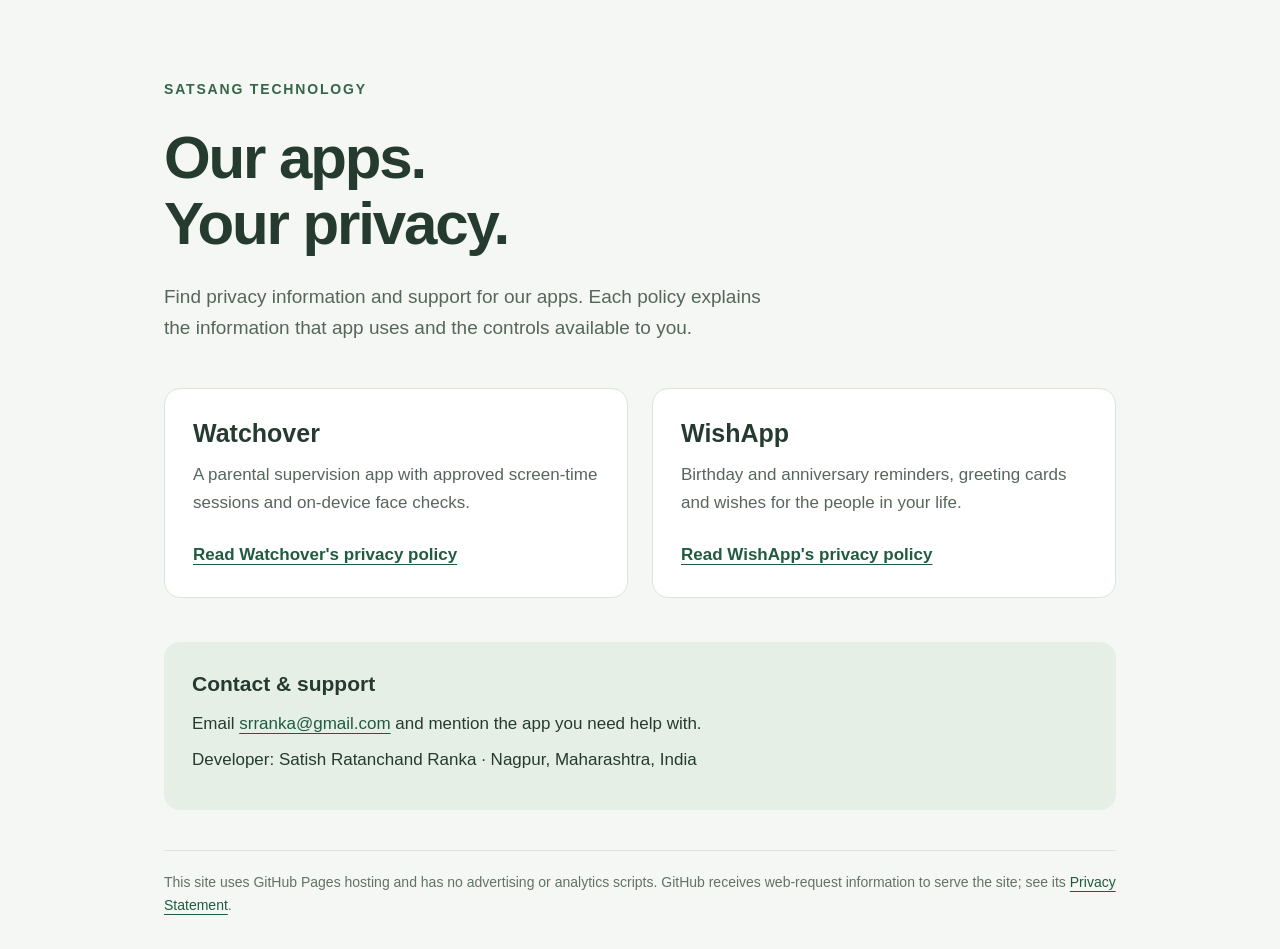
==== index.html @ 239b33a7 "Add Satsang Technology website and Watchover privacy policy" ====
<!doctype html>
<html lang="en">
<head>
  <meta charset="utf-8">
  <meta name="viewport" content="width=device-width, initial-scale=1">
  <meta name="description" content="Satsang Technology apps, privacy policies and support.">
  <title>Satsang Technology — Apps &amp; Privacy</title>
  <style>
    * { box-sizing: border-box; }
    body { margin: 0; background: #f4f7f3; color: #263b30; font: 17px/1.65 -apple-system, BlinkMacSystemFont, "Segoe UI", Roboto, Arial, sans-serif; }
    main { max-width: 1000px; margin: auto; padding: 64px 24px 32px; }
    .brand { font-size: 14px; font-weight: 700; letter-spacing: .13em; text-transform: uppercase; color: #38644b; }
    h1 { max-width: 720px; font-size: clamp(36px, 7vw, 60px); line-height: 1.1; letter-spacing: -.035em; margin: 24px 0; }
    .intro { max-width: 610px; color: #57665b; font-size: 19px; }
    .apps { display: grid; grid-template-columns: repeat(2, minmax(0, 1fr)); gap: 24px; margin: 44px 0; }
    article { background: #fff; border: 1px solid #dce5dd; border-radius: 16px; padding: 28px; }
    h2 { font-size: 25px; line-height: 1.3; margin: 0 0 12px; }
    article p { color: #57665b; margin: 0 0 24px; }
    a { color: #215b40; text-underline-offset: 4px; overflow-wrap: anywhere; }
    a:focus-visible { outline: 3px solid #c58730; outline-offset: 5px; }
    .policy { font-weight: 650; }
    .support { padding: 28px; border-radius: 16px; background: #e6efe6; }
    .support h2 { font-size: 21px; }
    .support p { margin: 8px 0; }
    footer { margin-top: 40px; padding-top: 20px; border-top: 1px solid #dce5dd; color: #637267; font-size: 14px; }
    @media (max-width: 620px) { main { padding: 36px 20px 24px; } .apps { grid-template-columns: 1fr; gap: 16px; margin: 32px 0; } article, .support { padding: 24px; } }
  </style>
</head>
<body>
<main>
  <header>
    <p class="brand">Satsang Technology</p>
    <h1>Our apps.<br>Your privacy.</h1>
    <p class="intro">Find privacy information and support for our apps. Each policy explains the information that app uses and the controls available to you.</p>
  </header>
  <section class="apps" aria-label="App privacy policies">
    <article>
      <h2>Watchover</h2>
      <p>A parental supervision app with approved screen-time sessions and on-device face checks.</p>
      <a class="policy" href="watchover/privacy-policy.html">Read Watchover's privacy policy</a>
    </article>
    <article>
      <h2>WishApp</h2>
      <p>Birthday and anniversary reminders, greeting cards and wishes for the people in your life.</p>
      <a class="policy" href="https://wishapp.co.in/privacy-policy.html">Read WishApp's privacy policy</a>
    </article>
  </section>
  <section class="support" aria-labelledby="support-heading">
    <h2 id="support-heading">Contact &amp; support</h2>
    <p>Email <a href="mailto:srranka@gmail.com">srranka@gmail.com</a> and mention the app you need help with.</p>
    <p>Developer: Satish Ratanchand Ranka · Nagpur, Maharashtra, India</p>
  </section>
  <footer>This site uses GitHub Pages hosting and has no advertising or analytics scripts. GitHub receives web-request information to serve the site; see its <a href="https://docs.github.com/en/site-policy/privacy-policies/github-general-privacy-statement">Privacy Statement</a>.</footer>
</main>
</body>
</html>
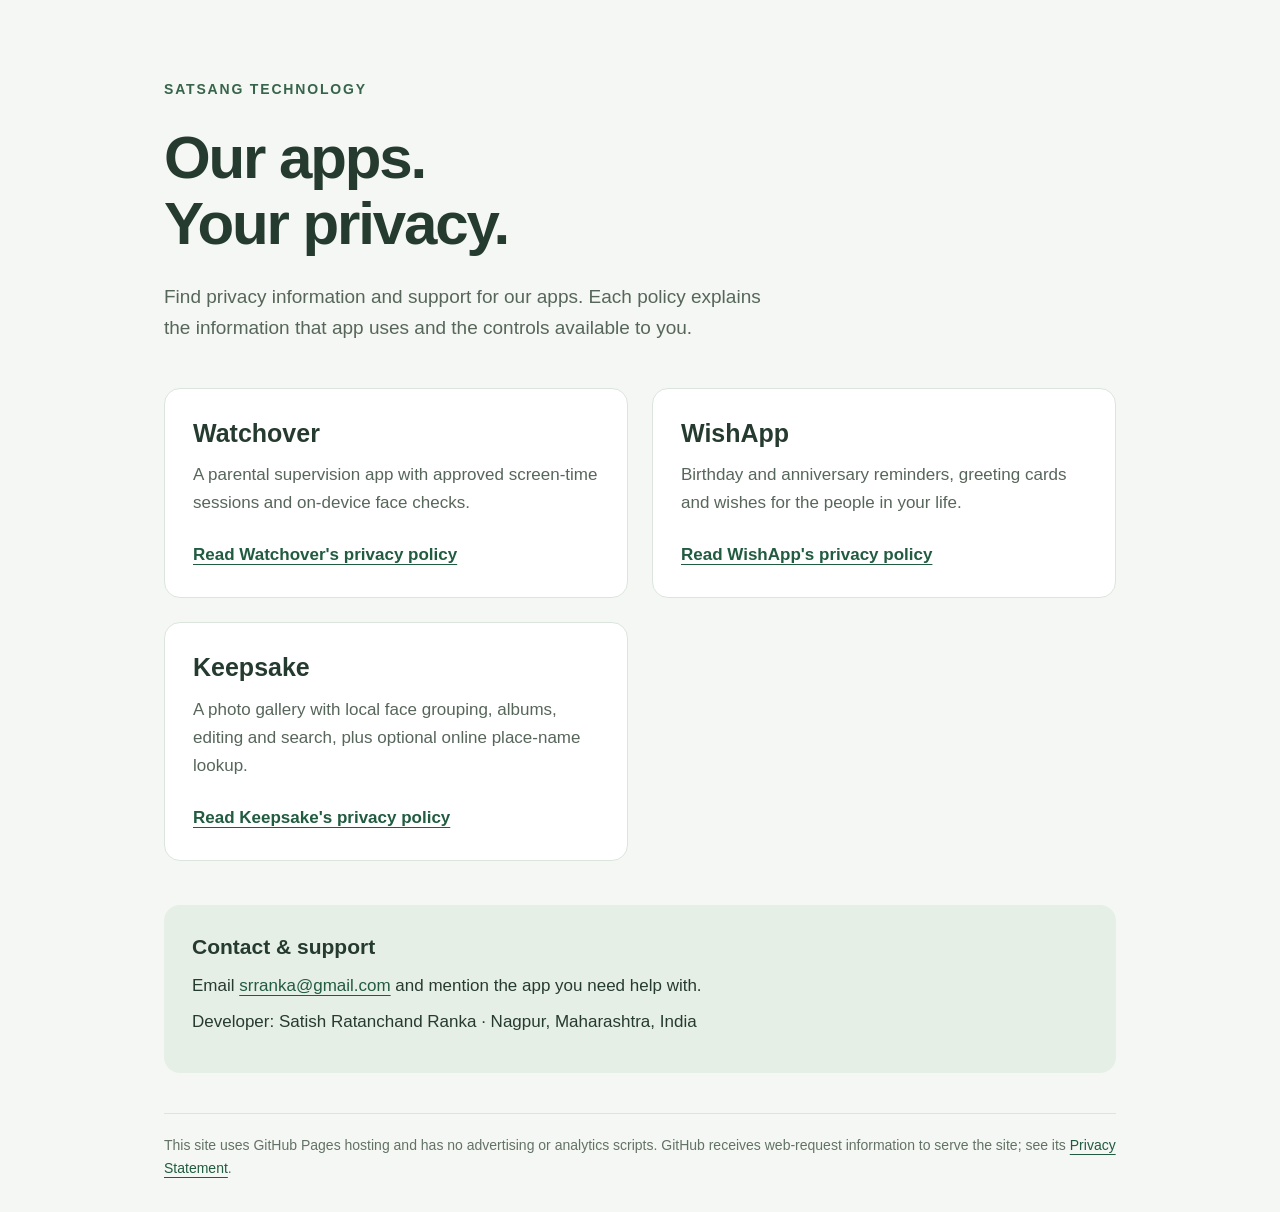
==== commit 428e227a: "Add Keepsake privacy policy and homepage listing" ====
--- a/index.html
+++ b/index.html
@@ -44,6 +44,11 @@
       <p>Birthday and anniversary reminders, greeting cards and wishes for the people in your life.</p>
       <a class="policy" href="https://wishapp.co.in/privacy-policy.html">Read WishApp's privacy policy</a>
     </article>
+    <article>
+      <h2>Keepsake</h2>
+      <p>A photo gallery with local face grouping, albums, editing and search, plus optional online place-name lookup.</p>
+      <a class="policy" href="keepsake/privacy-policy.html">Read Keepsake's privacy policy</a>
+    </article>
   </section>
   <section class="support" aria-labelledby="support-heading">
     <h2 id="support-heading">Contact &amp; support</h2>
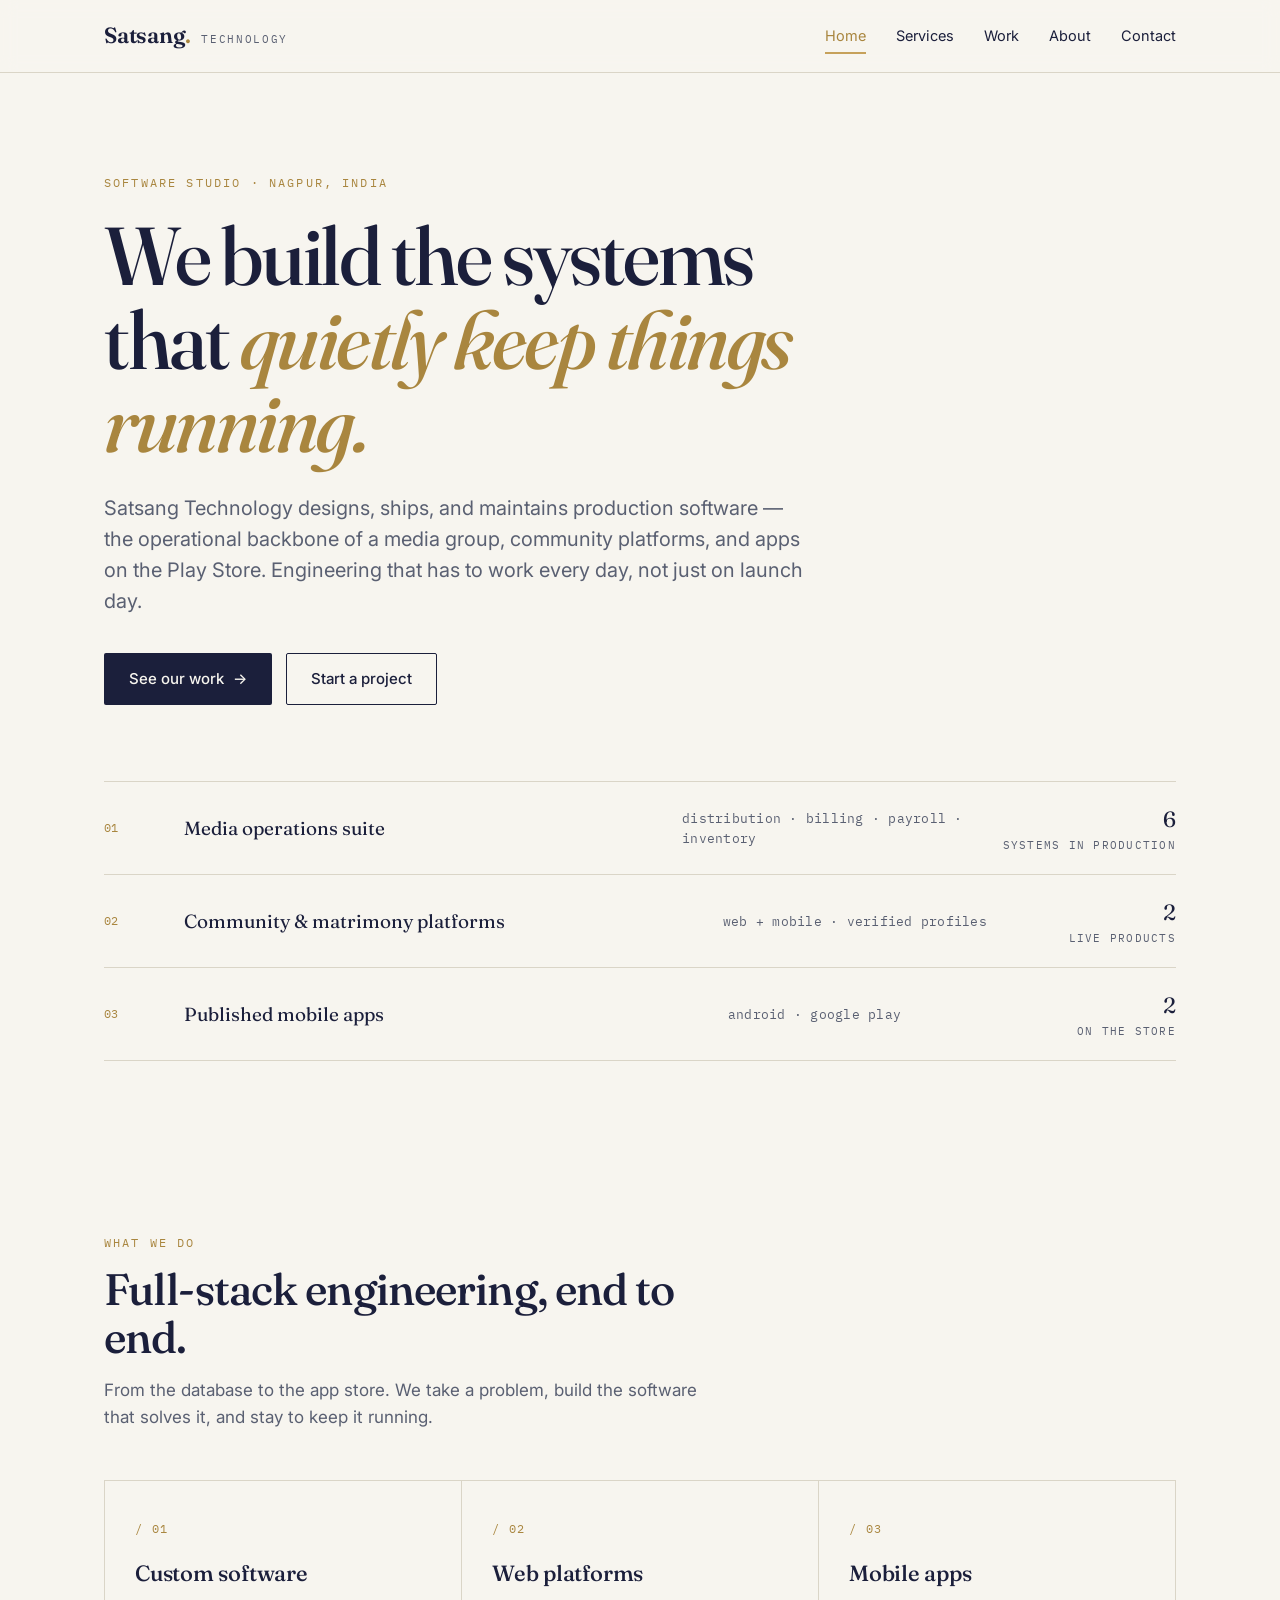
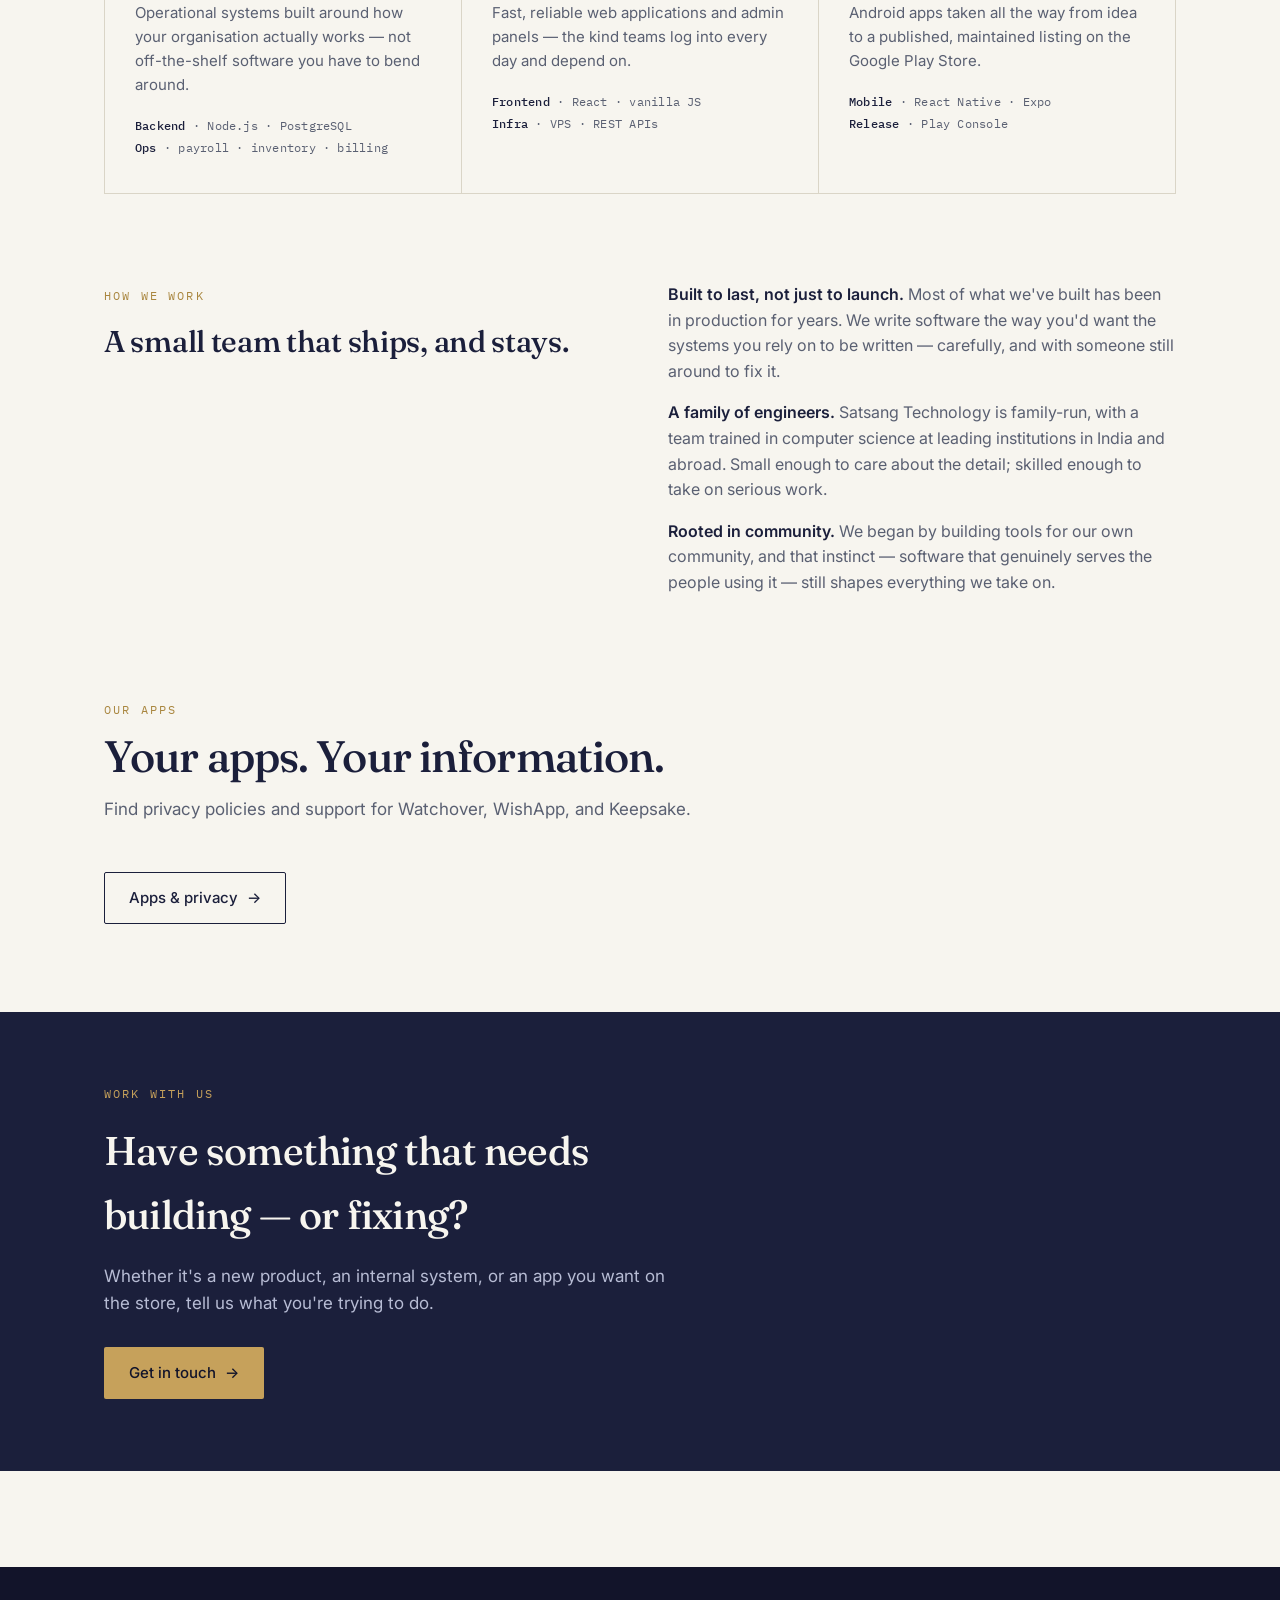
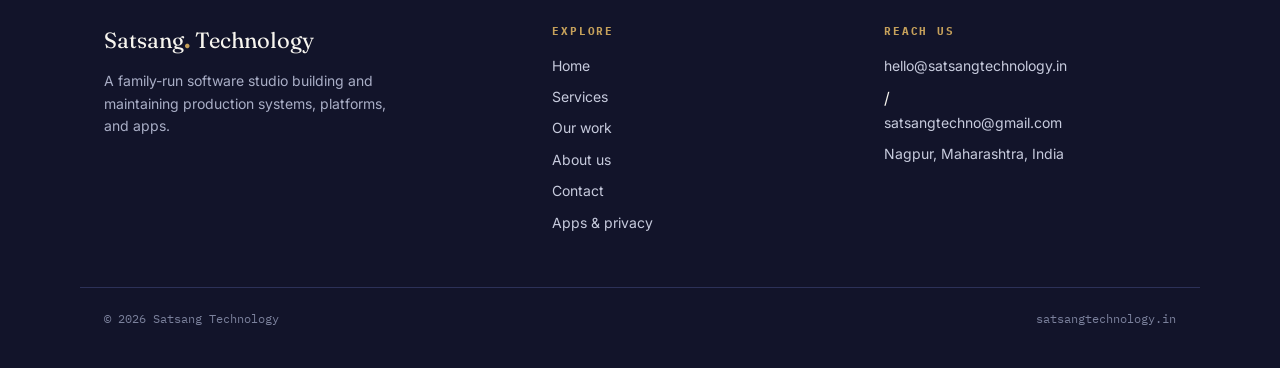
==== commit 940dc2ba: "Migrate Satsang Technology studio website and preserve app policies" ====
--- a/index.html
+++ b/index.html
@@ -1,61 +1,166 @@
-<!doctype html>
+<!DOCTYPE html>
 <html lang="en">
 <head>
-  <meta charset="utf-8">
-  <meta name="viewport" content="width=device-width, initial-scale=1">
-  <meta name="description" content="Satsang Technology apps, privacy policies and support.">
-  <title>Satsang Technology — Apps &amp; Privacy</title>
-  <style>
-    * { box-sizing: border-box; }
-    body { margin: 0; background: #f4f7f3; color: #263b30; font: 17px/1.65 -apple-system, BlinkMacSystemFont, "Segoe UI", Roboto, Arial, sans-serif; }
-    main { max-width: 1000px; margin: auto; padding: 64px 24px 32px; }
-    .brand { font-size: 14px; font-weight: 700; letter-spacing: .13em; text-transform: uppercase; color: #38644b; }
-    h1 { max-width: 720px; font-size: clamp(36px, 7vw, 60px); line-height: 1.1; letter-spacing: -.035em; margin: 24px 0; }
-    .intro { max-width: 610px; color: #57665b; font-size: 19px; }
-    .apps { display: grid; grid-template-columns: repeat(2, minmax(0, 1fr)); gap: 24px; margin: 44px 0; }
-    article { background: #fff; border: 1px solid #dce5dd; border-radius: 16px; padding: 28px; }
-    h2 { font-size: 25px; line-height: 1.3; margin: 0 0 12px; }
-    article p { color: #57665b; margin: 0 0 24px; }
-    a { color: #215b40; text-underline-offset: 4px; overflow-wrap: anywhere; }
-    a:focus-visible { outline: 3px solid #c58730; outline-offset: 5px; }
-    .policy { font-weight: 650; }
-    .support { padding: 28px; border-radius: 16px; background: #e6efe6; }
-    .support h2 { font-size: 21px; }
-    .support p { margin: 8px 0; }
-    footer { margin-top: 40px; padding-top: 20px; border-top: 1px solid #dce5dd; color: #637267; font-size: 14px; }
-    @media (max-width: 620px) { main { padding: 36px 20px 24px; } .apps { grid-template-columns: 1fr; gap: 16px; margin: 32px 0; } article, .support { padding: 24px; } }
-  </style>
+<meta charset="UTF-8">
+<meta name="viewport" content="width=device-width, initial-scale=1.0">
+<title>Satsang Technology — Software that keeps things running</title>
+<meta name="description" content="Satsang Technology builds and maintains production software — enterprise operations systems, web platforms, and mobile apps. A family-run engineering studio in Nagpur, India.">
+<link rel="preconnect" href="https://fonts.googleapis.com">
+<link rel="preconnect" href="https://fonts.gstatic.com" crossorigin>
+<link href="https://fonts.googleapis.com/css2?family=Fraunces:ital,opsz,wght@0,9..144,400;0,9..144,500;0,9..144,600;1,9..144,400;1,9..144,500&family=Inter:wght@400;500;600&family=IBM+Plex+Mono:wght@400;500&display=swap" rel="stylesheet">
+<link rel="stylesheet" href="style.css">
 </head>
 <body>
-<main>
-  <header>
-    <p class="brand">Satsang Technology</p>
-    <h1>Our apps.<br>Your privacy.</h1>
-    <p class="intro">Find privacy information and support for our apps. Each policy explains the information that app uses and the controls available to you.</p>
-  </header>
-  <section class="apps" aria-label="App privacy policies">
-    <article>
-      <h2>Watchover</h2>
-      <p>A parental supervision app with approved screen-time sessions and on-device face checks.</p>
-      <a class="policy" href="watchover/privacy-policy.html">Read Watchover's privacy policy</a>
-    </article>
-    <article>
-      <h2>WishApp</h2>
-      <p>Birthday and anniversary reminders, greeting cards and wishes for the people in your life.</p>
-      <a class="policy" href="https://wishapp.co.in/privacy-policy.html">Read WishApp's privacy policy</a>
-    </article>
-    <article>
-      <h2>Keepsake</h2>
-      <p>A photo gallery with local face grouping, albums, editing and search, plus optional online place-name lookup.</p>
-      <a class="policy" href="keepsake/privacy-policy.html">Read Keepsake's privacy policy</a>
-    </article>
+<a class="skip-link" href="#main">Skip to content</a>
+
+<header class="site-head">
+  <div class="wrap">
+    <a class="brand" href="index.html">
+      <span class="mark">Satsang<b>.</b></span>
+      <span class="tag">Technology</span>
+    </a>
+    <nav class="nav" id="nav" aria-label="Main navigation">
+      <a href="index.html" class="active" aria-current="page">Home</a>
+      <a href="services.html">Services</a>
+      <a href="portfolio.html">Work</a>
+      <a href="about.html">About</a>
+      <a href="contact.html">Contact</a>
+    </nav>
+    <button class="nav-toggle" id="navToggle" type="button" aria-label="Open menu" aria-controls="nav" aria-expanded="false"><span></span><span></span><span></span></button>
+  </div>
+</header>
+
+<main id="main">
+  <!-- HERO -->
+  <section class="hero">
+    <div class="wrap">
+      <span class="eyebrow">Software studio · Nagpur, India</span>
+      <h1>We build the systems that <em>quietly keep things running.</em></h1>
+      <p class="lede">Satsang Technology designs, ships, and maintains production software — the operational backbone of a media group, community platforms, and apps on the Play Store. Engineering that has to work every day, not just on launch day.</p>
+      <div class="hero-actions">
+        <a href="portfolio.html" class="btn btn-primary">See our work <span class="arw">→</span></a>
+        <a href="contact.html" class="btn btn-ghost">Start a project</a>
+      </div>
+
+      <!-- LEDGER: signature element — work as register line-items -->
+      <div class="ledger">
+        <div class="ledger-row">
+          <span class="idx">01</span>
+          <span class="what">Media operations suite</span>
+          <span class="meta">distribution · billing · payroll · inventory</span>
+          <span class="stat">6<small>systems in production</small></span>
+        </div>
+        <div class="ledger-row">
+          <span class="idx">02</span>
+          <span class="what">Community &amp; matrimony platforms</span>
+          <span class="meta">web + mobile · verified profiles</span>
+          <span class="stat">2<small>live products</small></span>
+        </div>
+        <div class="ledger-row">
+          <span class="idx">03</span>
+          <span class="what">Published mobile apps</span>
+          <span class="meta">android · google play</span>
+          <span class="stat">2<small>on the store</small></span>
+        </div>
+      </div>
+    </div>
   </section>
-  <section class="support" aria-labelledby="support-heading">
-    <h2 id="support-heading">Contact &amp; support</h2>
-    <p>Email <a href="mailto:srranka@gmail.com">srranka@gmail.com</a> and mention the app you need help with.</p>
-    <p>Developer: Satish Ratanchand Ranka · Nagpur, Maharashtra, India</p>
+
+  <!-- WHAT WE DO -->
+  <section class="section">
+    <div class="wrap">
+      <div class="section-head">
+        <span class="eyebrow">What we do</span>
+        <h2>Full-stack engineering, end to end.</h2>
+        <p>From the database to the app store. We take a problem, build the software that solves it, and stay to keep it running.</p>
+      </div>
+      <div class="grid cols-3">
+        <div class="cell">
+          <span class="num">/ 01</span>
+          <h3>Custom software</h3>
+          <p>Operational systems built around how your organisation actually works — not off-the-shelf software you have to bend around.</p>
+          <div class="stack"><b>Backend</b> · Node.js · PostgreSQL<br><b>Ops</b> · payroll · inventory · billing</div>
+        </div>
+        <div class="cell">
+          <span class="num">/ 02</span>
+          <h3>Web platforms</h3>
+          <p>Fast, reliable web applications and admin panels — the kind teams log into every day and depend on.</p>
+          <div class="stack"><b>Frontend</b> · React · vanilla JS<br><b>Infra</b> · VPS · REST APIs</div>
+        </div>
+        <div class="cell">
+          <span class="num">/ 03</span>
+          <h3>Mobile apps</h3>
+          <p>Android apps taken all the way from idea to a published, maintained listing on the Google Play Store.</p>
+          <div class="stack"><b>Mobile</b> · React Native · Expo<br><b>Release</b> · Play Console</div>
+        </div>
+      </div>
+    </div>
   </section>
-  <footer>This site uses GitHub Pages hosting and has no advertising or analytics scripts. GitHub receives web-request information to serve the site; see its <a href="https://docs.github.com/en/site-policy/privacy-policies/github-general-privacy-statement">Privacy Statement</a>.</footer>
+
+  <!-- APPROACH -->
+  <section class="section" style="padding-top:0;">
+    <div class="wrap two-col">
+      <div>
+        <span class="eyebrow">How we work</span>
+        <p class="lead-serif" style="margin-top:14px;">A small team that ships, and stays.</p>
+      </div>
+      <div class="prose">
+        <p><strong>Built to last, not just to launch.</strong> Most of what we've built has been in production for years. We write software the way you'd want the systems you rely on to be written — carefully, and with someone still around to fix it.</p>
+        <p><strong>A family of engineers.</strong> Satsang Technology is family-run, with a team trained in computer science at leading institutions in India and abroad. Small enough to care about the detail; skilled enough to take on serious work.</p>
+        <p><strong>Rooted in community.</strong> We began by building tools for our own community, and that instinct — software that genuinely serves the people using it — still shapes everything we take on.</p>
+      </div>
+    </div>
+  </section>
+
+  <section class="section" style="padding-top:0;" aria-labelledby="apps-heading">
+    <div class="wrap">
+      <div class="section-head">
+        <span class="eyebrow">Our apps</span>
+        <h2 id="apps-heading">Your apps. Your information.</h2>
+        <p>Find privacy policies and support for Watchover, WishApp, and Keepsake.</p>
+      </div>
+      <a href="apps.html" class="btn btn-ghost">Apps &amp; privacy <span class="arw">→</span></a>
+    </div>
+  </section>
+
+  <!-- BAND -->
+  <section class="band">
+    <div class="wrap">
+      <span class="eyebrow">Work with us</span>
+      <h2>Have something that needs building — or fixing?</h2>
+      <p>Whether it's a new product, an internal system, or an app you want on the store, tell us what you're trying to do.</p>
+      <a href="contact.html" class="btn btn-primary">Get in touch <span class="arw">→</span></a>
+    </div>
+  </section>
 </main>
+
+<footer class="site-foot">
+  <div class="wrap">
+    <div>
+      <span class="mark">Satsang<b>.</b> Technology</span>
+      <p>A family-run software studio building and maintaining production systems, platforms, and apps.</p>
+    </div>
+    <div class="foot-col">
+      <h4>Explore</h4>
+      <a href="index.html">Home</a>
+      <a href="services.html">Services</a>
+      <a href="portfolio.html">Our work</a>
+      <a href="about.html">About us</a>
+      <a href="contact.html">Contact</a>
+      <a href="apps.html">Apps &amp; privacy</a>
+    </div>
+    <div class="foot-col">
+      <h4>Reach us</h4>
+      <a href="mailto:hello@satsangtechnology.in">hello@satsangtechnology.in</a> / <a href="mailto:satsangtechno@gmail.com">satsangtechno@gmail.com</a>
+      <span>Nagpur, Maharashtra, India</span>
+    </div>
+  </div>
+  <div class="wrap foot-base">
+    <span>© 2026 Satsang Technology</span>
+    <a href="https://satsangtechnology.in/">satsangtechnology.in</a>
+  </div>
+</footer>
+
+<script src="main.js"></script>
 </body>
 </html>
--- a/style.css
+++ b/style.css
@@ -0,0 +1,279 @@
+/* Satsang Technology — shared styles
+   Palette: indigo-ink, ivory, brass. Type: Fraunces + Inter + IBM Plex Mono.
+   Signature: an operations "ledger" motif — the company builds the systems
+   that keep organisations running, so work is presented as register line-items. */
+
+:root {
+  --ink:       #1B1F3B;
+  --ink-deep:  #12142A;
+  --ivory:     #F7F5EF;
+  --ivory-2:   #EFEBE0;
+  --brass:     #C6A15B;
+  --brass-dim: #A9863F;
+  --slate:     #5A6072;
+  --line:      #DAD5C7;
+  --line-dark: #2C3158;
+
+  --serif: "Fraunces", Georgia, serif;
+  --sans:  "Inter", system-ui, sans-serif;
+  --mono:  "IBM Plex Mono", ui-monospace, monospace;
+
+  --wrap: 1120px;
+}
+
+* { box-sizing: border-box; margin: 0; padding: 0; }
+
+html { scroll-behavior: smooth; }
+
+body {
+  font-family: var(--sans);
+  color: var(--ink);
+  background: var(--ivory);
+  line-height: 1.6;
+  -webkit-font-smoothing: antialiased;
+}
+
+.wrap { width: 100%; max-width: var(--wrap); margin: 0 auto; padding: 0 24px; }
+
+a { color: inherit; text-decoration: none; }
+
+/* --- eyebrow / mono labels: the "ledger" voice --- */
+.eyebrow {
+  font-family: var(--mono);
+  font-size: 12px;
+  letter-spacing: 0.18em;
+  text-transform: uppercase;
+  color: var(--brass-dim);
+}
+
+/* ---------------- Header ---------------- */
+.site-head {
+  position: sticky; top: 0; z-index: 50;
+  background: rgba(247,245,239,0.88);
+  backdrop-filter: blur(8px);
+  border-bottom: 1px solid var(--line);
+}
+.site-head .wrap {
+  display: flex; align-items: center; justify-content: space-between;
+  height: 72px;
+}
+.brand { display: flex; align-items: baseline; gap: 10px; }
+.brand .mark {
+  font-family: var(--serif); font-weight: 600; font-size: 22px;
+  color: var(--ink); letter-spacing: -0.01em;
+}
+.brand .mark b { color: var(--brass-dim); font-weight: 600; }
+.brand .tag {
+  font-family: var(--mono); font-size: 10.5px; letter-spacing: 0.16em;
+  text-transform: uppercase; color: var(--slate);
+}
+.nav { display: flex; gap: 30px; align-items: center; }
+.nav a {
+  font-size: 14.5px; color: var(--ink); position: relative; padding: 4px 0;
+}
+.nav a::after {
+  content: ""; position: absolute; left: 0; bottom: -2px; height: 1.5px; width: 0;
+  background: var(--brass); transition: width .25s ease;
+}
+.nav a:hover::after, .nav a.active::after { width: 100%; }
+.nav a.active { color: var(--brass-dim); }
+
+.nav-toggle { display: none; background: none; border: 0; cursor: pointer; }
+.nav-toggle span { display: block; width: 24px; height: 2px; background: var(--ink); margin: 5px 0; transition: .3s; }
+
+/* ---------------- Footer ---------------- */
+.site-foot {
+  background: var(--ink-deep); color: var(--ivory);
+  margin-top: 96px; padding: 56px 0 40px;
+}
+.site-foot .wrap { display: grid; grid-template-columns: 1.4fr 1fr 1fr; gap: 40px; }
+.site-foot .mark { font-family: var(--serif); font-size: 22px; color: var(--ivory); }
+.site-foot .mark b { color: var(--brass); }
+.site-foot p { color: #A9AEC6; font-size: 14px; margin-top: 12px; max-width: 34ch; }
+.foot-col h4 {
+  font-family: var(--mono); font-size: 11px; letter-spacing: 0.16em;
+  text-transform: uppercase; color: var(--brass); margin-bottom: 14px;
+}
+.foot-col a, .foot-col span { display: block; color: #C7CBDD; font-size: 14px; margin-bottom: 9px; }
+.foot-col a:hover { color: var(--ivory); }
+.foot-base {
+  border-top: 1px solid var(--line-dark); margin-top: 44px; padding-top: 22px;
+  font-family: var(--mono); font-size: 11.5px; color: #7B819C;
+  display: flex; justify-content: space-between; flex-wrap: wrap; gap: 10px;
+}
+
+/* ---------------- Buttons ---------------- */
+.btn {
+  display: inline-flex; align-items: center; gap: 9px;
+  font-family: var(--sans); font-size: 15px; font-weight: 500;
+  padding: 13px 24px; border-radius: 2px; cursor: pointer;
+  transition: transform .15s ease, background .2s ease, color .2s ease;
+  border: 1px solid transparent;
+}
+.btn-primary { background: var(--ink); color: var(--ivory); }
+.btn-primary:hover { background: var(--brass-dim); transform: translateY(-1px); }
+.btn-ghost { border-color: var(--ink); color: var(--ink); background: transparent; }
+.btn-ghost:hover { background: var(--ink); color: var(--ivory); }
+.btn .arw { transition: transform .2s ease; }
+.btn:hover .arw { transform: translateX(3px); }
+
+/* ---------------- Generic section ---------------- */
+.section { padding: 88px 0; }
+.section-head { max-width: 62ch; margin-bottom: 48px; }
+.section-head .eyebrow { display: block; margin-bottom: 14px; }
+.section-head h2 {
+  font-family: var(--serif); font-weight: 500; font-size: clamp(30px, 4vw, 44px);
+  line-height: 1.08; letter-spacing: -0.02em; color: var(--ink);
+}
+.section-head p { color: var(--slate); font-size: 17px; margin-top: 16px; }
+
+/* ---------------- Hero ---------------- */
+.hero { padding: 100px 0 84px; position: relative; overflow: hidden; }
+.hero .eyebrow { display: block; margin-bottom: 22px; }
+.hero h1 {
+  font-family: var(--serif); font-weight: 500;
+  font-size: clamp(40px, 7vw, 82px); line-height: 1.02; letter-spacing: -0.03em;
+  color: var(--ink); max-width: 15ch;
+}
+.hero h1 em { font-style: italic; color: var(--brass-dim); }
+.hero .lede {
+  font-size: clamp(17px, 2vw, 20px); color: var(--slate);
+  max-width: 54ch; margin: 28px 0 36px; line-height: 1.55;
+}
+.hero-actions { display: flex; gap: 14px; flex-wrap: wrap; }
+
+/* the ledger strip under the hero */
+.ledger {
+  margin-top: 76px; border-top: 1px solid var(--line); border-bottom: 1px solid var(--line);
+}
+.ledger-row {
+  display: grid; grid-template-columns: 56px 1.6fr 1fr auto;
+  gap: 24px; align-items: center;
+  padding: 20px 0; border-bottom: 1px solid var(--line);
+}
+.ledger-row:last-child { border-bottom: 0; }
+.ledger-row .idx { font-family: var(--mono); font-size: 12px; color: var(--brass-dim); }
+.ledger-row .what { font-family: var(--serif); font-size: 19px; color: var(--ink); }
+.ledger-row .meta { font-family: var(--mono); font-size: 12.5px; color: var(--slate); letter-spacing: .02em; }
+.ledger-row .stat { font-family: var(--serif); font-size: 22px; color: var(--ink); text-align: right; }
+.ledger-row .stat small { display:block; font-family: var(--mono); font-size: 10.5px; letter-spacing:.12em; text-transform:uppercase; color: var(--slate); }
+
+/* ---------------- Cards grid ---------------- */
+.grid { display: grid; gap: 1px; background: var(--line); border: 1px solid var(--line); }
+.grid.cols-2 { grid-template-columns: repeat(2, 1fr); }
+.grid.cols-3 { grid-template-columns: repeat(3, 1fr); }
+.cell {
+  background: var(--ivory); padding: 34px 30px;
+  transition: background .25s ease;
+}
+.cell:hover { background: #FBFAF5; }
+.cell .num { font-family: var(--mono); font-size: 12px; color: var(--brass-dim); letter-spacing: .12em; }
+.cell h3 { font-family: var(--serif); font-weight: 500; font-size: 22px; margin: 16px 0 10px; letter-spacing: -0.01em; }
+.cell p { color: var(--slate); font-size: 15px; }
+.cell .stack {
+  font-family: var(--mono); font-size: 11.5px; color: var(--slate);
+  margin-top: 18px; letter-spacing: .02em; line-height: 1.9;
+}
+.cell .stack b { color: var(--ink); font-weight: 500; }
+
+/* ---------------- Portfolio entries ---------------- */
+.entry {
+  display: grid; grid-template-columns: 90px 1fr; gap: 30px;
+  padding: 40px 0; border-top: 1px solid var(--line); align-items: start;
+}
+.entry:first-of-type { border-top: 0; }
+.entry .code { font-family: var(--mono); font-size: 12px; color: var(--brass-dim); letter-spacing: .1em; padding-top: 8px; }
+.entry h3 { font-family: var(--serif); font-weight: 500; font-size: 26px; letter-spacing: -0.01em; }
+.entry .role { font-family: var(--mono); font-size: 12px; text-transform: uppercase; letter-spacing: .14em; color: var(--slate); margin: 6px 0 14px; }
+.entry p { color: var(--slate); font-size: 16px; max-width: 62ch; }
+.entry .chips { display: flex; flex-wrap: wrap; gap: 8px; margin-top: 18px; }
+.entry .chip {
+  font-family: var(--mono); font-size: 11.5px; color: var(--ink);
+  border: 1px solid var(--line); padding: 5px 11px; border-radius: 2px; background: #fff;
+}
+
+/* ---------------- Callout band ---------------- */
+.band { background: var(--ink); color: var(--ivory); padding: 72px 0; }
+.band h2 { font-family: var(--serif); font-weight: 500; font-size: clamp(28px, 4vw, 40px); letter-spacing: -0.02em; max-width: 20ch; }
+.band p { color: #B7BCD4; margin: 16px 0 30px; max-width: 52ch; font-size: 17px; }
+.band .eyebrow { color: var(--brass); display:block; margin-bottom: 16px; }
+.band .btn-primary { background: var(--brass); color: var(--ink-deep); }
+.band .btn-primary:hover { background: var(--ivory); }
+
+/* ---------------- Contact ---------------- */
+.contact-grid { display: grid; grid-template-columns: 1fr 1fr; gap: 60px; align-items: start; }
+.field { margin-bottom: 20px; }
+.field label {
+  display: block; font-family: var(--mono); font-size: 11px; letter-spacing: .14em;
+  text-transform: uppercase; color: var(--slate); margin-bottom: 8px;
+}
+.field input, .field textarea {
+  width: 100%; font-family: var(--sans); font-size: 15px; color: var(--ink);
+  padding: 13px 14px; background: #fff; border: 1px solid var(--line); border-radius: 2px;
+}
+.field input:focus, .field textarea:focus { outline: 2px solid var(--brass); border-color: var(--brass); }
+.field textarea { resize: vertical; min-height: 130px; }
+.contact-detail { border-top: 1px solid var(--line); padding: 20px 0; }
+.contact-detail .k { font-family: var(--mono); font-size: 11px; letter-spacing: .14em; text-transform: uppercase; color: var(--brass-dim); }
+.contact-detail .v { font-size: 17px; color: var(--ink); margin-top: 6px; }
+
+/* ---------------- Utility ---------------- */
+.lead-serif { font-family: var(--serif); font-weight: 500; font-size: clamp(22px, 3vw, 30px); line-height: 1.3; letter-spacing: -0.01em; color: var(--ink); max-width: 24ch; }
+.two-col { display: grid; grid-template-columns: 1fr 1fr; gap: 56px; align-items: start; }
+.prose p { color: var(--slate); font-size: 16px; margin-bottom: 16px; max-width: 60ch; }
+.prose p strong { color: var(--ink); font-weight: 600; }
+
+/* ---------------- Responsive ---------------- */
+@media (max-width: 860px) {
+  .nav { display: none; position: absolute; top: 72px; left: 0; right: 0;
+    flex-direction: column; gap: 0; background: var(--ivory); border-bottom: 1px solid var(--line); }
+  .nav.open { display: flex; }
+  .nav a { padding: 16px 24px; width: 100%; border-top: 1px solid var(--line); }
+  .nav-toggle { display: block; }
+  .grid.cols-2, .grid.cols-3 { grid-template-columns: 1fr; }
+  .two-col, .contact-grid { grid-template-columns: 1fr; gap: 36px; }
+  .site-foot .wrap { grid-template-columns: 1fr; gap: 30px; }
+  .ledger-row { grid-template-columns: 40px 1fr; row-gap: 4px; }
+  .ledger-row .meta { grid-column: 2; }
+  .ledger-row .stat { grid-column: 2; text-align: left; }
+  .entry { grid-template-columns: 1fr; gap: 10px; }
+  .entry .code { padding-top: 0; }
+}
+
+@media (prefers-reduced-motion: reduce) {
+  * { scroll-behavior: auto !important; transition: none !important; }
+}
+
+/* Migration additions: keyboard access, email drafts and app policy links. */
+[hidden] { display: none !important; }
+a:focus-visible, button:focus-visible {
+  outline: 2px solid var(--brass-dim); outline-offset: 5px;
+}
+.skip-link {
+  position: fixed; top: 8px; left: 8px; z-index: 100;
+  padding: 12px 20px; background: var(--ink); color: var(--ivory);
+  transform: translateY(-200%);
+}
+.skip-link:focus { transform: translateY(0); }
+#main { scroll-margin-top: 88px; }
+.text-link { text-decoration: underline; text-underline-offset: 4px; }
+.policy { display: inline-block; margin-top: 24px; font-weight: 600; }
+.app-support h2 { font-family: var(--serif); font-size: 30px; margin-bottom: 20px; }
+.app-support p { max-width: 72ch; }
+.app-support a, .contact-detail a, .foot-col a { overflow-wrap: anywhere; }
+.app-support a, .contact-detail a { text-decoration: underline; text-underline-offset: 4px; }
+.form-help { color: var(--slate); font-size: 14px; margin-bottom: 20px; }
+#formNote { margin: 16px 0; }
+.contact-detail a { display: inline-block; }
+.site-foot .foot-base { display: flex; }
+.grid > *, .two-col > *, .contact-grid > *, .ledger-row > * { min-width: 0; }
+
+@media (max-width: 860px) {
+  .nav-toggle { min-width: 44px; min-height: 44px; padding: 10px; }
+  .site-head:not(.nav-ready) .wrap { height: auto; min-height: 72px; flex-wrap: wrap; padding-top: 16px; }
+  .site-head:not(.nav-ready) .nav { display: flex; position: static; flex-direction: row; flex-wrap: wrap; border-bottom: 0; }
+  .site-head:not(.nav-ready) .nav a { width: auto; padding: 12px; border: 0; }
+  .site-head:not(.nav-ready) .nav-toggle { display: none; }
+  .ledger-row { column-gap: 14px; }
+  .ledger-row .meta, .ledger-row .stat { overflow-wrap: anywhere; }
+}
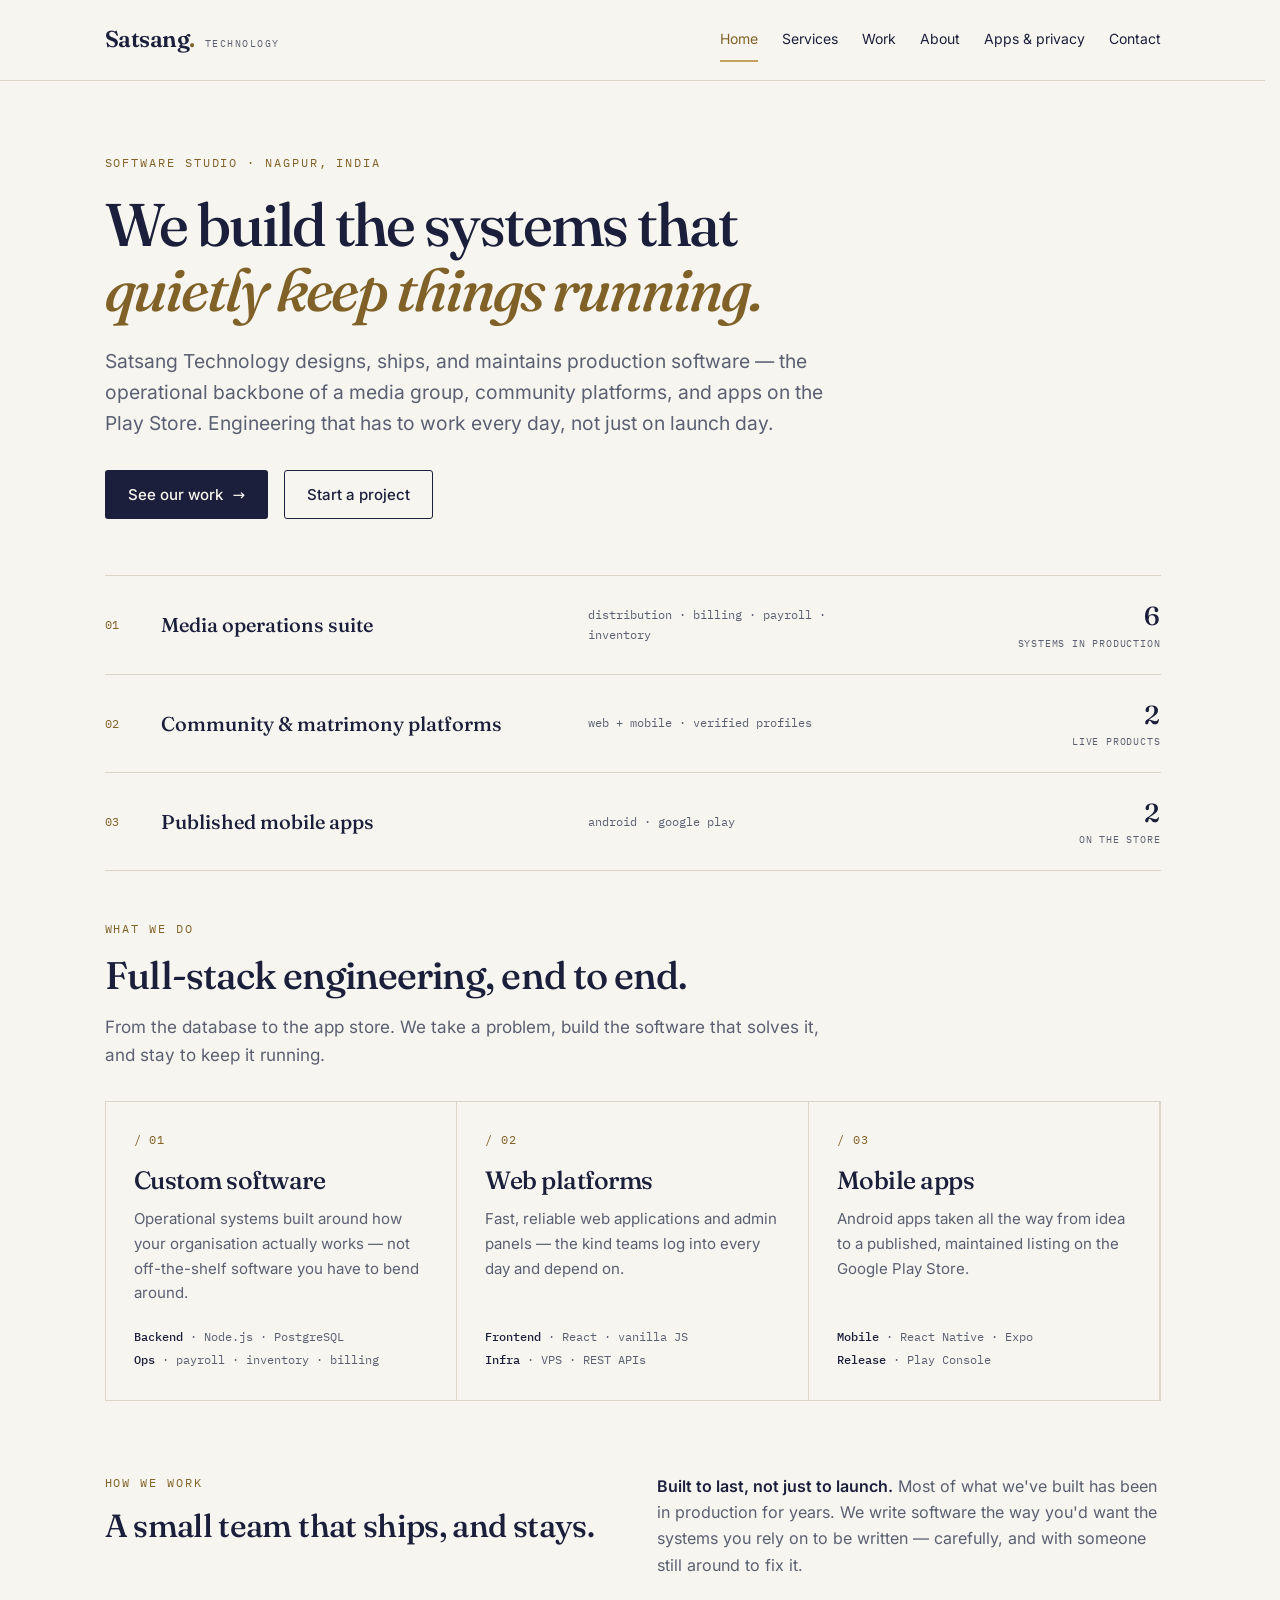
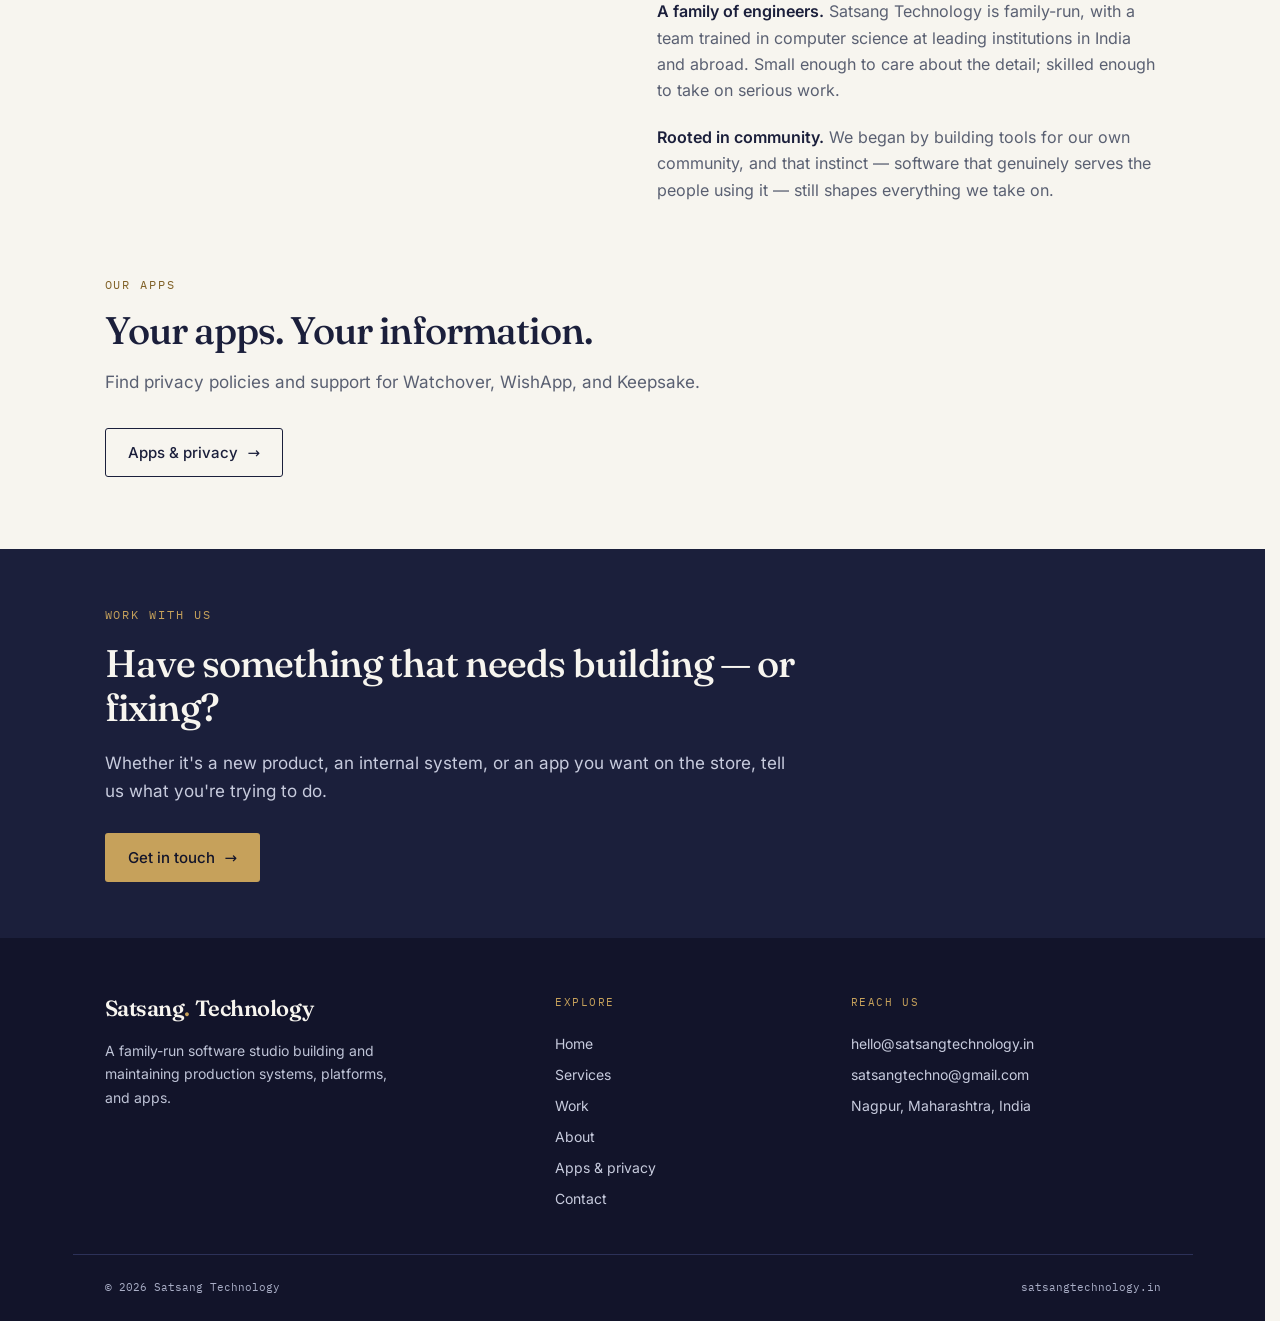
==== commit c6a032b6: "Unify layout and navigation across all website pages" ====
--- a/index.html
+++ b/index.html
@@ -5,25 +5,21 @@
 <meta name="viewport" content="width=device-width, initial-scale=1.0">
 <title>Satsang Technology — Software that keeps things running</title>
 <meta name="description" content="Satsang Technology builds and maintains production software — enterprise operations systems, web platforms, and mobile apps. A family-run engineering studio in Nagpur, India.">
-<link rel="preconnect" href="https://fonts.googleapis.com">
-<link rel="preconnect" href="https://fonts.gstatic.com" crossorigin>
-<link href="https://fonts.googleapis.com/css2?family=Fraunces:ital,opsz,wght@0,9..144,400;0,9..144,500;0,9..144,600;1,9..144,400;1,9..144,500&family=Inter:wght@400;500;600&family=IBM+Plex+Mono:wght@400;500&display=swap" rel="stylesheet">
-<link rel="stylesheet" href="style.css">
+<link rel="stylesheet" href="assets/fonts/fonts.css">
+<link rel="stylesheet" href="style.css?v=20261011-layout">
 </head>
 <body>
 <a class="skip-link" href="#main">Skip to content</a>
 
-<header class="site-head">
+<header class="site-head" id="site-navigation">
   <div class="wrap">
-    <a class="brand" href="index.html">
-      <span class="mark">Satsang<b>.</b></span>
-      <span class="tag">Technology</span>
-    </a>
+    <a class="brand" href="index.html" aria-label="Satsang Technology home"><span class="mark">Satsang<b>.</b></span><span class="tag">Technology</span></a>
     <nav class="nav" id="nav" aria-label="Main navigation">
       <a href="index.html" class="active" aria-current="page">Home</a>
       <a href="services.html">Services</a>
       <a href="portfolio.html">Work</a>
       <a href="about.html">About</a>
+      <a href="apps.html">Apps &amp; privacy</a>
       <a href="contact.html">Contact</a>
     </nav>
     <button class="nav-toggle" id="navToggle" type="button" aria-label="Open menu" aria-controls="nav" aria-expanded="false"><span></span><span></span><span></span></button>
@@ -32,7 +28,7 @@
 
 <main id="main">
   <!-- HERO -->
-  <section class="hero">
+  <section class="page-intro">
     <div class="wrap">
       <span class="eyebrow">Software studio · Nagpur, India</span>
       <h1>We build the systems that <em>quietly keep things running.</em></h1>
@@ -98,11 +94,11 @@
   </section>
 
   <!-- APPROACH -->
-  <section class="section" style="padding-top:0;">
+  <section class="section">
     <div class="wrap two-col">
       <div>
         <span class="eyebrow">How we work</span>
-        <p class="lead-serif" style="margin-top:14px;">A small team that ships, and stays.</p>
+        <p class="lead-serif">A small team that ships, and stays.</p>
       </div>
       <div class="prose">
         <p><strong>Built to last, not just to launch.</strong> Most of what we've built has been in production for years. We write software the way you'd want the systems you rely on to be written — carefully, and with someone still around to fix it.</p>
@@ -112,7 +108,7 @@
     </div>
   </section>
 
-  <section class="section" style="padding-top:0;" aria-labelledby="apps-heading">
+  <section class="section" aria-labelledby="apps-heading">
     <div class="wrap">
       <div class="section-head">
         <span class="eyebrow">Our apps</span>
@@ -135,23 +131,24 @@
 </main>
 
 <footer class="site-foot">
-  <div class="wrap">
+  <div class="wrap footer-grid">
     <div>
-      <span class="mark">Satsang<b>.</b> Technology</span>
+      <a class="footer-brand" href="index.html"><span class="mark">Satsang<b>.</b> Technology</span></a>
       <p>A family-run software studio building and maintaining production systems, platforms, and apps.</p>
     </div>
-    <div class="foot-col">
-      <h4>Explore</h4>
+    <nav class="foot-col" aria-label="Footer navigation">
+      <h2>Explore</h2>
       <a href="index.html">Home</a>
       <a href="services.html">Services</a>
-      <a href="portfolio.html">Our work</a>
-      <a href="about.html">About us</a>
+      <a href="portfolio.html">Work</a>
+      <a href="about.html">About</a>
+      <a href="apps.html">Apps &amp; privacy</a>
       <a href="contact.html">Contact</a>
-      <a href="apps.html">Apps &amp; privacy</a>
-    </div>
+    </nav>
     <div class="foot-col">
-      <h4>Reach us</h4>
-      <a href="mailto:hello@satsangtechnology.in">hello@satsangtechnology.in</a> / <a href="mailto:satsangtechno@gmail.com">satsangtechno@gmail.com</a>
+      <h2>Reach us</h2>
+      <a href="mailto:hello@satsangtechnology.in">hello@satsangtechnology.in</a>
+      <a href="mailto:satsangtechno@gmail.com">satsangtechno@gmail.com</a>
       <span>Nagpur, Maharashtra, India</span>
     </div>
   </div>
@@ -161,6 +158,6 @@
   </div>
 </footer>
 
-<script src="main.js"></script>
+<script src="main.js?v=20261011-layout"></script>
 </body>
 </html>
--- a/assets/fonts/fonts.css
+++ b/assets/fonts/fonts.css
@@ -0,0 +1,46 @@
+/* Fonts hosted with the website. SIL Open Font License files accompany each family. */
+
+@font-face {
+  font-family: 'Fraunces';
+  font-style: italic;
+  font-weight: 400 600;
+  font-display: swap;
+  src: url(fraunces-italic-400-600.woff2) format('woff2');
+  unicode-range: U+0000-00FF, U+0131, U+0152-0153, U+02BB-02BC, U+02C6, U+02DA, U+02DC, U+0304, U+0308, U+0329, U+2000-206F, U+20AC, U+2122, U+2191, U+2193, U+2212, U+2215, U+FEFF, U+FFFD;
+}
+
+@font-face {
+  font-family: 'Fraunces';
+  font-style: normal;
+  font-weight: 400 600;
+  font-display: swap;
+  src: url(fraunces-normal-400-600.woff2) format('woff2');
+  unicode-range: U+0000-00FF, U+0131, U+0152-0153, U+02BB-02BC, U+02C6, U+02DA, U+02DC, U+0304, U+0308, U+0329, U+2000-206F, U+20AC, U+2122, U+2191, U+2193, U+2212, U+2215, U+FEFF, U+FFFD;
+}
+
+@font-face {
+  font-family: 'IBM Plex Mono';
+  font-style: normal;
+  font-weight: 400;
+  font-display: swap;
+  src: url(ibm-plex-mono-normal-400.woff2) format('woff2');
+  unicode-range: U+0000-00FF, U+0131, U+0152-0153, U+02BB-02BC, U+02C6, U+02DA, U+02DC, U+0304, U+0308, U+0329, U+2000-206F, U+20AC, U+2122, U+2191, U+2193, U+2212, U+2215, U+FEFF, U+FFFD;
+}
+
+@font-face {
+  font-family: 'IBM Plex Mono';
+  font-style: normal;
+  font-weight: 500;
+  font-display: swap;
+  src: url(ibm-plex-mono-normal-500.woff2) format('woff2');
+  unicode-range: U+0000-00FF, U+0131, U+0152-0153, U+02BB-02BC, U+02C6, U+02DA, U+02DC, U+0304, U+0308, U+0329, U+2000-206F, U+20AC, U+2122, U+2191, U+2193, U+2212, U+2215, U+FEFF, U+FFFD;
+}
+
+@font-face {
+  font-family: 'Inter';
+  font-style: normal;
+  font-weight: 400 600;
+  font-display: swap;
+  src: url(inter-normal-400-600.woff2) format('woff2');
+  unicode-range: U+0000-00FF, U+0131, U+0152-0153, U+02BB-02BC, U+02C6, U+02DA, U+02DC, U+0304, U+0308, U+0329, U+2000-206F, U+20AC, U+2122, U+2191, U+2193, U+2212, U+2215, U+FEFF, U+FFFD;
+}
--- a/style.css
+++ b/style.css
@@ -1,279 +1,237 @@
-/* Satsang Technology — shared styles
-   Palette: indigo-ink, ivory, brass. Type: Fraunces + Inter + IBM Plex Mono.
-   Signature: an operations "ledger" motif — the company builds the systems
-   that keep organisations running, so work is presented as register line-items. */
-
+/* Shared layout for every studio, app directory and privacy policy page. */
 :root {
-  --ink:       #1B1F3B;
-  --ink-deep:  #12142A;
-  --ivory:     #F7F5EF;
-  --ivory-2:   #EFEBE0;
-  --brass:     #C6A15B;
-  --brass-dim: #A9863F;
-  --slate:     #5A6072;
-  --line:      #DAD5C7;
+  --ink: #1B1F3B;
+  --ink-deep: #12142A;
+  --ivory: #F7F5EF;
+  --ivory-2: #EFEBE0;
+  --brass: #C6A15B;
+  --brass-dim: #806127;
+  --slate: #5A6072;
+  --line: #DAD5C7;
   --line-dark: #2C3158;
-
   --serif: "Fraunces", Georgia, serif;
-  --sans:  "Inter", system-ui, sans-serif;
-  --mono:  "IBM Plex Mono", ui-monospace, monospace;
-
+  --sans: "Inter", system-ui, sans-serif;
+  --mono: "IBM Plex Mono", ui-monospace, monospace;
   --wrap: 1120px;
-}
-
+  --gutter: 32px;
+  --section-space: 72px;
+}
 * { box-sizing: border-box; margin: 0; padding: 0; }
-
-html { scroll-behavior: smooth; }
-
+html { scroll-behavior: smooth; scrollbar-gutter: stable; }
 body {
-  font-family: var(--sans);
-  color: var(--ink);
-  background: var(--ivory);
-  line-height: 1.6;
+  min-height: 100vh; display: flex; flex-direction: column;
+  font: 16px/1.65 var(--sans); color: var(--ink); background: var(--ivory);
   -webkit-font-smoothing: antialiased;
 }
-
-.wrap { width: 100%; max-width: var(--wrap); margin: 0 auto; padding: 0 24px; }
-
+main { flex: 1; }
+.wrap { width: 100%; max-width: var(--wrap); margin: 0 auto; padding: 0 var(--gutter); }
 a { color: inherit; text-decoration: none; }
-
-/* --- eyebrow / mono labels: the "ledger" voice --- */
+a, .package { overflow-wrap: anywhere; }
+button, input, textarea { font: inherit; }
+button { color: inherit; }
+[hidden] { display: none !important; }
+a:focus-visible, button:focus-visible { outline: 2px solid var(--brass-dim); outline-offset: 5px; }
+[id] { scroll-margin-top: 96px; }
+.skip-link {
+  position: fixed; top: 8px; left: 8px; z-index: 100;
+  padding: 12px 20px; background: var(--ink); color: var(--ivory); transform: translateY(-200%);
+}
+.skip-link:focus { transform: translateY(0); }
+.text-link, .prose a, .policy-copy a, .contact-detail a {
+  text-decoration: underline; text-underline-offset: 4px; text-decoration-thickness: 1px;
+}
 .eyebrow {
-  font-family: var(--mono);
-  font-size: 12px;
-  letter-spacing: 0.18em;
-  text-transform: uppercase;
-  color: var(--brass-dim);
-}
-
-/* ---------------- Header ---------------- */
+  display: block; font: 12px/1.6 var(--mono); letter-spacing: .16em;
+  text-transform: uppercase; color: var(--brass-dim);
+}
+
+/* One header and navigation for every page. */
 .site-head {
   position: sticky; top: 0; z-index: 50;
-  background: rgba(247,245,239,0.88);
+  background: rgba(247,245,239,.97); border-bottom: 1px solid var(--line);
   backdrop-filter: blur(8px);
-  border-bottom: 1px solid var(--line);
-}
-.site-head .wrap {
-  display: flex; align-items: center; justify-content: space-between;
-  height: 72px;
-}
-.brand { display: flex; align-items: baseline; gap: 10px; }
-.brand .mark {
-  font-family: var(--serif); font-weight: 600; font-size: 22px;
-  color: var(--ink); letter-spacing: -0.01em;
-}
-.brand .mark b { color: var(--brass-dim); font-weight: 600; }
-.brand .tag {
-  font-family: var(--mono); font-size: 10.5px; letter-spacing: 0.16em;
-  text-transform: uppercase; color: var(--slate);
-}
-.nav { display: flex; gap: 30px; align-items: center; }
-.nav a {
-  font-size: 14.5px; color: var(--ink); position: relative; padding: 4px 0;
-}
-.nav a::after {
-  content: ""; position: absolute; left: 0; bottom: -2px; height: 1.5px; width: 0;
-  background: var(--brass); transition: width .25s ease;
-}
-.nav a:hover::after, .nav a.active::after { width: 100%; }
-.nav a.active { color: var(--brass-dim); }
-
-.nav-toggle { display: none; background: none; border: 0; cursor: pointer; }
-.nav-toggle span { display: block; width: 24px; height: 2px; background: var(--ink); margin: 5px 0; transition: .3s; }
-
-/* ---------------- Footer ---------------- */
-.site-foot {
-  background: var(--ink-deep); color: var(--ivory);
-  margin-top: 96px; padding: 56px 0 40px;
-}
-.site-foot .wrap { display: grid; grid-template-columns: 1.4fr 1fr 1fr; gap: 40px; }
-.site-foot .mark { font-family: var(--serif); font-size: 22px; color: var(--ivory); }
-.site-foot .mark b { color: var(--brass); }
-.site-foot p { color: #A9AEC6; font-size: 14px; margin-top: 12px; max-width: 34ch; }
-.foot-col h4 {
-  font-family: var(--mono); font-size: 11px; letter-spacing: 0.16em;
-  text-transform: uppercase; color: var(--brass); margin-bottom: 14px;
-}
-.foot-col a, .foot-col span { display: block; color: #C7CBDD; font-size: 14px; margin-bottom: 9px; }
-.foot-col a:hover { color: var(--ivory); }
-.foot-base {
-  border-top: 1px solid var(--line-dark); margin-top: 44px; padding-top: 22px;
-  font-family: var(--mono); font-size: 11.5px; color: #7B819C;
-  display: flex; justify-content: space-between; flex-wrap: wrap; gap: 10px;
-}
-
-/* ---------------- Buttons ---------------- */
+}
+.site-head .wrap { display: flex; align-items: center; justify-content: space-between; gap: 24px; min-height: 80px; }
+.brand { display: flex; align-items: baseline; gap: 10px; flex-shrink: 0; }
+.mark { font: 600 23px/1.3 var(--serif); letter-spacing: -.02em; }
+.mark b { color: var(--brass-dim); font-weight: 600; }
+.brand .tag { font: 10px/1.4 var(--mono); letter-spacing: .15em; text-transform: uppercase; color: var(--slate); }
+.nav { display: flex; gap: 24px; align-items: center; }
+.nav a { display: flex; align-items: center; min-height: 44px; font-size: 14px; white-space: nowrap; border-bottom: 2px solid transparent; }
+.nav a:hover, .nav a.active { color: var(--brass-dim); border-color: var(--brass); }
+.nav-toggle { display: none; background: none; border: 0; cursor: pointer; min-width: 44px; min-height: 44px; padding: 10px; }
+.nav-toggle span { display: block; width: 24px; height: 2px; background: var(--ink); margin: 5px 0; }
+
+/* Page introductions and a single spacing scale. */
+.page-intro { padding: var(--section-space) 0 48px; }
+.page-intro .eyebrow { margin-bottom: 20px; }
+.page-intro h1 {
+  max-width: 920px; font: 500 clamp(38px, 4.7vw, 64px)/1.08 var(--serif);
+  letter-spacing: -.035em; text-wrap: balance;
+}
+.page-intro h1 em { color: var(--brass-dim); }
+.page-intro .lede { max-width: 760px; margin: 24px 0 0; font-size: clamp(17px, 1.5vw, 20px); line-height: 1.6; color: var(--slate); }
+.page-intro .updated { margin-top: 20px; color: var(--slate); font: 12px/1.6 var(--mono); }
+.hero-actions { display: flex; flex-wrap: wrap; gap: 16px; margin-top: 32px; }
+.section { padding-bottom: var(--section-space); }
+.section-head { max-width: 720px; margin-bottom: 32px; }
+.section-head .eyebrow { margin-bottom: 14px; }
+.section-head h2, .app-support h2 {
+  font: 500 clamp(28px, 3vw, 40px)/1.15 var(--serif); letter-spacing: -.025em; text-wrap: balance;
+}
+.section-head p { color: var(--slate); font-size: 17px; margin-top: 16px; }
+.lead-serif { font: 500 clamp(24px, 2.5vw, 32px)/1.25 var(--serif); letter-spacing: -.02em; max-width: 28ch; margin-top: 14px; }
+.two-col { display: grid; grid-template-columns: 1fr 1fr; gap: 48px; align-items: start; }
+.prose p { color: var(--slate); margin-bottom: 20px; max-width: 72ch; }
+.prose p:last-child { margin-bottom: 0; }
+.prose strong { color: var(--ink); font-weight: 600; }
+.grid > *, .two-col > *, .contact-grid > *, .ledger-row > *, .footer-grid > * { min-width: 0; }
+
+/* Buttons and content grids. */
 .btn {
-  display: inline-flex; align-items: center; gap: 9px;
-  font-family: var(--sans); font-size: 15px; font-weight: 500;
-  padding: 13px 24px; border-radius: 2px; cursor: pointer;
-  transition: transform .15s ease, background .2s ease, color .2s ease;
-  border: 1px solid transparent;
+  display: inline-flex; align-items: center; justify-content: center; gap: 10px;
+  padding: 13px 22px; min-height: 48px; border: 1px solid transparent; border-radius: 3px;
+  font: 500 15px/1.4 var(--sans); cursor: pointer; transition: background .15s, color .15s;
 }
 .btn-primary { background: var(--ink); color: var(--ivory); }
-.btn-primary:hover { background: var(--brass-dim); transform: translateY(-1px); }
+.btn-primary:hover { background: var(--ink-deep); }
 .btn-ghost { border-color: var(--ink); color: var(--ink); background: transparent; }
 .btn-ghost:hover { background: var(--ink); color: var(--ivory); }
-.btn .arw { transition: transform .2s ease; }
-.btn:hover .arw { transform: translateX(3px); }
-
-/* ---------------- Generic section ---------------- */
-.section { padding: 88px 0; }
-.section-head { max-width: 62ch; margin-bottom: 48px; }
-.section-head .eyebrow { display: block; margin-bottom: 14px; }
-.section-head h2 {
-  font-family: var(--serif); font-weight: 500; font-size: clamp(30px, 4vw, 44px);
-  line-height: 1.08; letter-spacing: -0.02em; color: var(--ink);
-}
-.section-head p { color: var(--slate); font-size: 17px; margin-top: 16px; }
-
-/* ---------------- Hero ---------------- */
-.hero { padding: 100px 0 84px; position: relative; overflow: hidden; }
-.hero .eyebrow { display: block; margin-bottom: 22px; }
-.hero h1 {
-  font-family: var(--serif); font-weight: 500;
-  font-size: clamp(40px, 7vw, 82px); line-height: 1.02; letter-spacing: -0.03em;
-  color: var(--ink); max-width: 15ch;
-}
-.hero h1 em { font-style: italic; color: var(--brass-dim); }
-.hero .lede {
-  font-size: clamp(17px, 2vw, 20px); color: var(--slate);
-  max-width: 54ch; margin: 28px 0 36px; line-height: 1.55;
-}
-.hero-actions { display: flex; gap: 14px; flex-wrap: wrap; }
-
-/* the ledger strip under the hero */
-.ledger {
-  margin-top: 76px; border-top: 1px solid var(--line); border-bottom: 1px solid var(--line);
-}
-.ledger-row {
-  display: grid; grid-template-columns: 56px 1.6fr 1fr auto;
-  gap: 24px; align-items: center;
-  padding: 20px 0; border-bottom: 1px solid var(--line);
-}
-.ledger-row:last-child { border-bottom: 0; }
-.ledger-row .idx { font-family: var(--mono); font-size: 12px; color: var(--brass-dim); }
-.ledger-row .what { font-family: var(--serif); font-size: 19px; color: var(--ink); }
-.ledger-row .meta { font-family: var(--mono); font-size: 12.5px; color: var(--slate); letter-spacing: .02em; }
-.ledger-row .stat { font-family: var(--serif); font-size: 22px; color: var(--ink); text-align: right; }
-.ledger-row .stat small { display:block; font-family: var(--mono); font-size: 10.5px; letter-spacing:.12em; text-transform:uppercase; color: var(--slate); }
-
-/* ---------------- Cards grid ---------------- */
 .grid { display: grid; gap: 1px; background: var(--line); border: 1px solid var(--line); }
-.grid.cols-2 { grid-template-columns: repeat(2, 1fr); }
-.grid.cols-3 { grid-template-columns: repeat(3, 1fr); }
-.cell {
-  background: var(--ivory); padding: 34px 30px;
-  transition: background .25s ease;
-}
-.cell:hover { background: #FBFAF5; }
-.cell .num { font-family: var(--mono); font-size: 12px; color: var(--brass-dim); letter-spacing: .12em; }
-.cell h3 { font-family: var(--serif); font-weight: 500; font-size: 22px; margin: 16px 0 10px; letter-spacing: -0.01em; }
+.grid.cols-2 { grid-template-columns: repeat(2, minmax(0, 1fr)); }
+.grid.cols-3 { grid-template-columns: repeat(3, minmax(0, 1fr)); }
+.cell { display: flex; flex-direction: column; background: var(--ivory); padding: 28px; }
+.cell .num { display: block; font: 12px/1.6 var(--mono); color: var(--brass-dim); letter-spacing: .08em; }
+.cell h2, .cell h3 { font: 500 25px/1.2 var(--serif); letter-spacing: -.02em; margin: 16px 0 12px; }
 .cell p { color: var(--slate); font-size: 15px; }
-.cell .stack {
-  font-family: var(--mono); font-size: 11.5px; color: var(--slate);
-  margin-top: 18px; letter-spacing: .02em; line-height: 1.9;
-}
+.cell .stack { font: 12px/1.9 var(--mono); color: var(--slate); margin-top: auto; padding-top: 20px; }
 .cell .stack b { color: var(--ink); font-weight: 500; }
-
-/* ---------------- Portfolio entries ---------------- */
-.entry {
-  display: grid; grid-template-columns: 90px 1fr; gap: 30px;
-  padding: 40px 0; border-top: 1px solid var(--line); align-items: start;
-}
-.entry:first-of-type { border-top: 0; }
-.entry .code { font-family: var(--mono); font-size: 12px; color: var(--brass-dim); letter-spacing: .1em; padding-top: 8px; }
-.entry h3 { font-family: var(--serif); font-weight: 500; font-size: 26px; letter-spacing: -0.01em; }
-.entry .role { font-family: var(--mono); font-size: 12px; text-transform: uppercase; letter-spacing: .14em; color: var(--slate); margin: 6px 0 14px; }
-.entry p { color: var(--slate); font-size: 16px; max-width: 62ch; }
-.entry .chips { display: flex; flex-wrap: wrap; gap: 8px; margin-top: 18px; }
-.entry .chip {
-  font-family: var(--mono); font-size: 11.5px; color: var(--ink);
-  border: 1px solid var(--line); padding: 5px 11px; border-radius: 2px; background: #fff;
-}
-
-/* ---------------- Callout band ---------------- */
-.band { background: var(--ink); color: var(--ivory); padding: 72px 0; }
-.band h2 { font-family: var(--serif); font-weight: 500; font-size: clamp(28px, 4vw, 40px); letter-spacing: -0.02em; max-width: 20ch; }
-.band p { color: #B7BCD4; margin: 16px 0 30px; max-width: 52ch; font-size: 17px; }
-.band .eyebrow { color: var(--brass); display:block; margin-bottom: 16px; }
+.app-grid .cell { display: flex; flex-direction: column; }
+.app-grid h2 { margin-top: 0; }
+.app-grid p { margin-bottom: 24px; }
+.policy { display: inline-block; margin-top: auto; font-size: 14px; font-weight: 600; }
+.app-support h2 { margin-bottom: 24px; }
+.hosting-note { font-size: 14px; }
+
+/* Operational ledger and portfolio. */
+.ledger { border-top: 1px solid var(--line); border-bottom: 1px solid var(--line); }
+.page-intro .ledger { margin-top: 56px; }
+.ledger-row { display: grid; grid-template-columns: 32px minmax(0, 1.4fr) minmax(0, 1fr) minmax(0, .9fr); gap: 24px; align-items: center; padding: 22px 0; border-bottom: 1px solid var(--line); }
+.ledger-row:last-child { border: 0; }
+.idx { font: 12px/1.6 var(--mono); color: var(--brass-dim); }
+.what { font: 500 20px/1.35 var(--serif); }
+.meta { font: 12px/1.7 var(--mono); color: var(--slate); }
+.stat { font: 500 26px/1.4 var(--serif); text-align: right; }
+.stat small { display: block; font: 10px/1.7 var(--mono); letter-spacing: .08em; text-transform: uppercase; color: var(--slate); }
+.stat-text { font: 16px/1.6 var(--sans); }
+.stat-mono { font: 12px/1.7 var(--mono); color: var(--slate); }
+.entry { display: grid; grid-template-columns: 104px minmax(0, 1fr); gap: 32px; padding: 32px 0; border-top: 1px solid var(--line); align-items: start; }
+.entry:first-child { padding-top: 0; border: 0; }
+.entry:last-child { padding-bottom: 0; }
+.entry .code { font: 11px/1.8 var(--mono); color: var(--brass-dim); letter-spacing: .08em; padding-top: 4px; }
+.entry h2 { font: 500 30px/1.2 var(--serif); letter-spacing: -.02em; }
+.entry .role { font: 11px/1.8 var(--mono); text-transform: uppercase; letter-spacing: .08em; color: var(--slate); margin: 12px 0 16px; }
+.entry p { color: var(--slate); max-width: 72ch; }
+.chips { display: flex; flex-wrap: wrap; gap: 8px; margin-top: 20px; }
+.chip { font: 11px/1.6 var(--mono); border: 1px solid var(--line); padding: 5px 10px; border-radius: 3px; background: #fff; }
+
+/* Project invitation. */
+.band { background: var(--ink); color: var(--ivory); padding: 56px 0; }
+.band .eyebrow { color: var(--brass); margin-bottom: 16px; }
+.band h2 { font: 500 clamp(28px, 3vw, 40px)/1.15 var(--serif); letter-spacing: -.025em; max-width: 760px; }
+.band p { color: #C7CBDD; margin: 20px 0 28px; max-width: 680px; font-size: 17px; }
 .band .btn-primary { background: var(--brass); color: var(--ink-deep); }
 .band .btn-primary:hover { background: var(--ivory); }
 
-/* ---------------- Contact ---------------- */
-.contact-grid { display: grid; grid-template-columns: 1fr 1fr; gap: 60px; align-items: start; }
-.field { margin-bottom: 20px; }
-.field label {
-  display: block; font-family: var(--mono); font-size: 11px; letter-spacing: .14em;
-  text-transform: uppercase; color: var(--slate); margin-bottom: 8px;
-}
-.field input, .field textarea {
-  width: 100%; font-family: var(--sans); font-size: 15px; color: var(--ink);
-  padding: 13px 14px; background: #fff; border: 1px solid var(--line); border-radius: 2px;
-}
-.field input:focus, .field textarea:focus { outline: 2px solid var(--brass); border-color: var(--brass); }
-.field textarea { resize: vertical; min-height: 130px; }
+/* Contact form and contact details. */
+.contact-grid { display: grid; grid-template-columns: minmax(0, 1fr) minmax(0, 1fr); gap: 64px; align-items: start; }
+.field { margin-bottom: 24px; }
+.field label { display: block; font: 11px/1.6 var(--mono); letter-spacing: .12em; text-transform: uppercase; color: var(--slate); margin-bottom: 8px; }
+.field input, .field textarea { width: 100%; padding: 12px 14px; font-size: 16px; color: var(--ink); background: #fff; border: 1px solid var(--line); border-radius: 3px; }
+.field input:focus, .field textarea:focus { outline: 2px solid var(--brass-dim); outline-offset: 2px; }
+.field textarea { resize: vertical; min-height: 160px; }
+.form-help { color: var(--slate); font-size: 14px; margin-bottom: 24px; }
+#formNote { margin: 16px 0; }
 .contact-detail { border-top: 1px solid var(--line); padding: 20px 0; }
-.contact-detail .k { font-family: var(--mono); font-size: 11px; letter-spacing: .14em; text-transform: uppercase; color: var(--brass-dim); }
-.contact-detail .v { font-size: 17px; color: var(--ink); margin-top: 6px; }
-
-/* ---------------- Utility ---------------- */
-.lead-serif { font-family: var(--serif); font-weight: 500; font-size: clamp(22px, 3vw, 30px); line-height: 1.3; letter-spacing: -0.01em; color: var(--ink); max-width: 24ch; }
-.two-col { display: grid; grid-template-columns: 1fr 1fr; gap: 56px; align-items: start; }
-.prose p { color: var(--slate); font-size: 16px; margin-bottom: 16px; max-width: 60ch; }
-.prose p strong { color: var(--ink); font-weight: 600; }
-
-/* ---------------- Responsive ---------------- */
-@media (max-width: 860px) {
-  .nav { display: none; position: absolute; top: 72px; left: 0; right: 0;
-    flex-direction: column; gap: 0; background: var(--ivory); border-bottom: 1px solid var(--line); }
+.contact-grid .eyebrow { margin-bottom: 24px; }
+.contact-detail .k { font: 11px/1.6 var(--mono); letter-spacing: .12em; text-transform: uppercase; color: var(--brass-dim); }
+.contact-detail .v { font-size: 17px; margin-top: 8px; }
+.email-list a { display: block; width: fit-content; }
+.contact-note { color: var(--slate); font-size: 14px; margin-top: 20px; max-width: 44ch; }
+
+/* Long policy text shares the page grid, with a readable line length. */
+.policy-copy { max-width: 780px; }
+.policy-copy p { color: var(--slate); margin-bottom: 20px; }
+.policy-copy strong { color: var(--ink); font-weight: 600; }
+.policy-copy h2 { font: 500 clamp(25px, 2.5vw, 32px)/1.25 var(--serif); margin: 40px 0 16px; letter-spacing: -.015em; }
+.policy-copy h3 { font: 600 18px/1.4 var(--sans); margin: 24px 0 12px; }
+.policy-copy ul { padding-left: 24px; margin: 16px 0 24px; color: var(--slate); }
+.policy-copy li { padding-left: 4px; margin-bottom: 12px; }
+.summary, .policy-contact { background: var(--ivory-2); padding: 24px; border-left: 3px solid var(--brass); margin-bottom: 32px; }
+.summary p:last-child, .policy-contact p:last-child { margin-bottom: 0; }
+.policy-contact { margin-top: 40px; }
+.policy-contact h2 { margin-top: 0; }
+.policy-footer { margin-top: 32px; font-size: 14px; color: var(--slate); }
+.policy-nav { display: flex; flex-wrap: wrap; gap: 8px 24px; margin-top: 24px; padding-top: 20px; border-top: 1px solid var(--line); }
+.policy-nav a { display: inline-flex; align-items: center; min-height: 44px; font-size: 14px; }
+
+/* The same footer follows every page, without a blank band above it. */
+.site-foot { background: var(--ink-deep); color: var(--ivory); padding: 56px 0 24px; }
+.footer-grid { display: grid; grid-template-columns: 1.3fr .8fr 1fr; gap: 48px; }
+.site-foot .mark { font-size: 22px; }
+.site-foot .mark b { color: var(--brass); }
+.site-foot p { color: #BEC3D6; font-size: 14px; margin-top: 16px; max-width: 34ch; }
+.foot-col h2 { font: 11px/1.6 var(--mono); letter-spacing: .14em; text-transform: uppercase; color: var(--brass); margin-bottom: 16px; }
+.foot-col a, .foot-col span { display: block; color: #C7CBDD; font-size: 14px; padding: 4px 0; }
+.foot-col a:hover { color: #fff; text-decoration: underline; text-underline-offset: 4px; }
+.foot-base { display: flex; justify-content: space-between; align-items: center; flex-wrap: wrap; gap: 12px; border-top: 1px solid var(--line-dark); margin-top: 40px; padding-top: 24px; font: 11px/1.6 var(--mono); color: #A9AEC6; }
+
+@media (max-width: 960px) {
+  :root { --section-space: 56px; --gutter: 24px; }
+  .site-head .wrap { min-height: 72px; }
+  .nav { display: none; position: absolute; top: 72px; left: 0; right: 0; flex-direction: column; align-items: stretch; gap: 0; padding: 8px var(--gutter) 16px; background: var(--ivory); border-bottom: 1px solid var(--line); max-height: calc(100dvh - 72px); overflow-y: auto; }
   .nav.open { display: flex; }
-  .nav a { padding: 16px 24px; width: 100%; border-top: 1px solid var(--line); }
+  .nav a { min-height: 48px; padding: 8px 0; border-bottom: 1px solid var(--line); }
   .nav-toggle { display: block; }
-  .grid.cols-2, .grid.cols-3 { grid-template-columns: 1fr; }
-  .two-col, .contact-grid { grid-template-columns: 1fr; gap: 36px; }
-  .site-foot .wrap { grid-template-columns: 1fr; gap: 30px; }
-  .ledger-row { grid-template-columns: 40px 1fr; row-gap: 4px; }
-  .ledger-row .meta { grid-column: 2; }
-  .ledger-row .stat { grid-column: 2; text-align: left; }
-  .entry { grid-template-columns: 1fr; gap: 10px; }
-  .entry .code { padding-top: 0; }
-}
-
+  .site-head:not(.nav-ready) .wrap { flex-wrap: wrap; padding-top: 16px; }
+  .site-head:not(.nav-ready) .nav { display: flex; position: static; width: 100%; flex-direction: row; flex-wrap: wrap; padding: 0; border: 0; gap: 8px 20px; max-height: none; }
+  .site-head:not(.nav-ready) .nav-toggle { display: none; }
+  .two-col, .contact-grid { gap: 32px; }
+  .grid.cols-3 { grid-template-columns: 1fr; }
+  .cell { padding: 24px; }
+  .ledger-row { grid-template-columns: 28px minmax(0, 1fr); column-gap: 16px; row-gap: 6px; }
+  .ledger-row .meta, .ledger-row .stat { grid-column: 2; text-align: left; }
+  .entry { grid-template-columns: 88px minmax(0, 1fr); gap: 24px; }
+  .footer-grid { grid-template-columns: 1fr 1fr; gap: 32px; }
+  .footer-grid > :first-child { grid-column: 1 / -1; }
+}
+@media (max-width: 640px) {
+  :root { --gutter: 20px; --section-space: 48px; }
+  .site-head .wrap { gap: 12px; }
+  .brand { gap: 8px; }
+  .brand .tag { font-size: 9px; letter-spacing: .12em; }
+  .page-intro { padding-bottom: 36px; }
+  .page-intro h1 { font-size: 38px; }
+  .page-intro .ledger { margin-top: 40px; }
+  .grid.cols-2, .two-col, .contact-grid, .footer-grid { grid-template-columns: 1fr; }
+  .footer-grid > :first-child { grid-column: auto; }
+  .entry { grid-template-columns: 1fr; gap: 12px; }
+  .entry .code { padding: 0; }
+  .summary, .policy-contact { padding: 20px; }
+  .band { padding: 40px 0; }
+  .site-foot { padding-top: 40px; }
+}
+@media print {
+  body { display: block; color: #000; background: #fff; font-size: 11pt; }
+  .site-head, .site-foot, .skip-link, .policy-nav { display: none; }
+  .wrap { max-width: none; padding: 0; }
+  .page-intro { padding: 0 0 24px; }
+  .page-intro h1 { font-size: 28pt; }
+  .policy-copy { max-width: none; }
+  .summary, .policy-contact { break-inside: avoid; }
+  h2, h3 { break-after: avoid; }
+}
 @media (prefers-reduced-motion: reduce) {
-  * { scroll-behavior: auto !important; transition: none !important; }
-}
-
-/* Migration additions: keyboard access, email drafts and app policy links. */
-[hidden] { display: none !important; }
-a:focus-visible, button:focus-visible {
-  outline: 2px solid var(--brass-dim); outline-offset: 5px;
-}
-.skip-link {
-  position: fixed; top: 8px; left: 8px; z-index: 100;
-  padding: 12px 20px; background: var(--ink); color: var(--ivory);
-  transform: translateY(-200%);
-}
-.skip-link:focus { transform: translateY(0); }
-#main { scroll-margin-top: 88px; }
-.text-link { text-decoration: underline; text-underline-offset: 4px; }
-.policy { display: inline-block; margin-top: 24px; font-weight: 600; }
-.app-support h2 { font-family: var(--serif); font-size: 30px; margin-bottom: 20px; }
-.app-support p { max-width: 72ch; }
-.app-support a, .contact-detail a, .foot-col a { overflow-wrap: anywhere; }
-.app-support a, .contact-detail a { text-decoration: underline; text-underline-offset: 4px; }
-.form-help { color: var(--slate); font-size: 14px; margin-bottom: 20px; }
-#formNote { margin: 16px 0; }
-.contact-detail a { display: inline-block; }
-.site-foot .foot-base { display: flex; }
-.grid > *, .two-col > *, .contact-grid > *, .ledger-row > * { min-width: 0; }
-
-@media (max-width: 860px) {
-  .nav-toggle { min-width: 44px; min-height: 44px; padding: 10px; }
-  .site-head:not(.nav-ready) .wrap { height: auto; min-height: 72px; flex-wrap: wrap; padding-top: 16px; }
-  .site-head:not(.nav-ready) .nav { display: flex; position: static; flex-direction: row; flex-wrap: wrap; border-bottom: 0; }
-  .site-head:not(.nav-ready) .nav a { width: auto; padding: 12px; border: 0; }
-  .site-head:not(.nav-ready) .nav-toggle { display: none; }
-  .ledger-row { column-gap: 14px; }
-  .ledger-row .meta, .ledger-row .stat { overflow-wrap: anywhere; }
-}
+  html { scroll-behavior: auto; }
+  * { transition: none !important; }
+}
